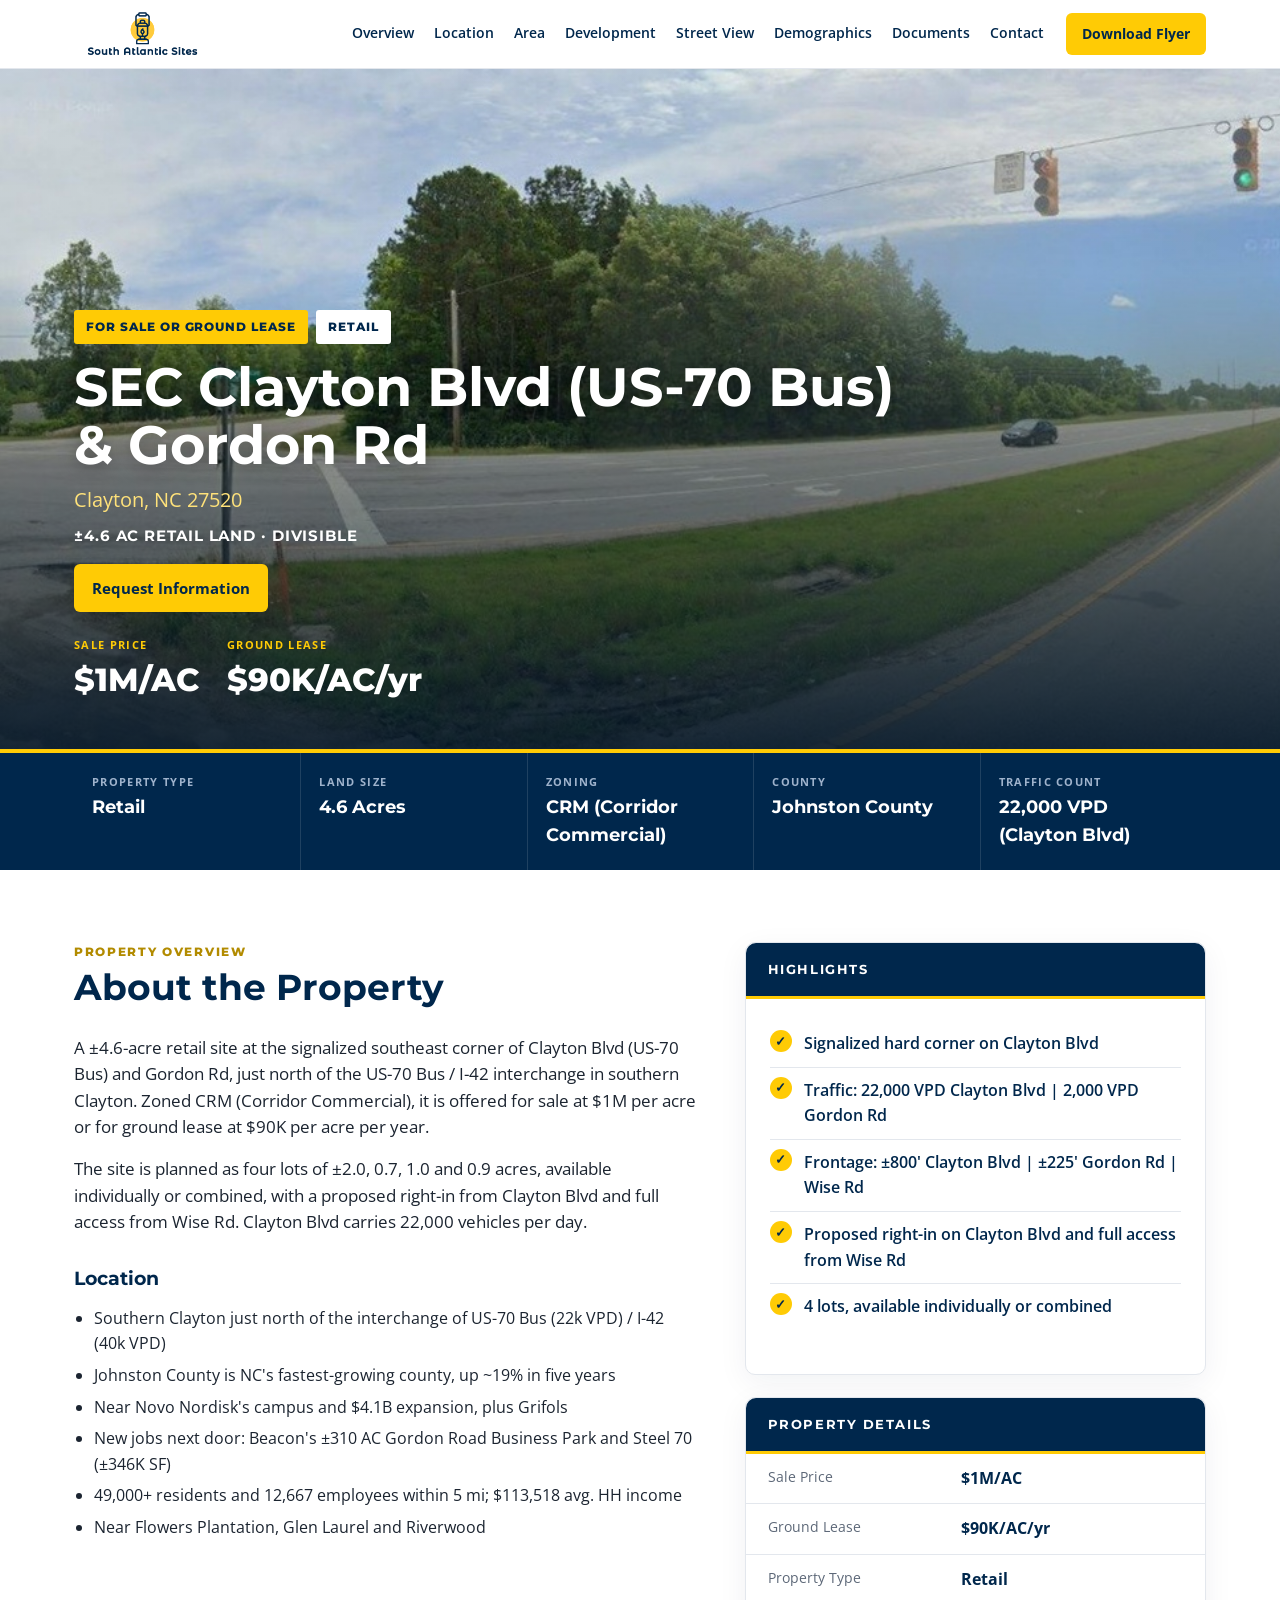
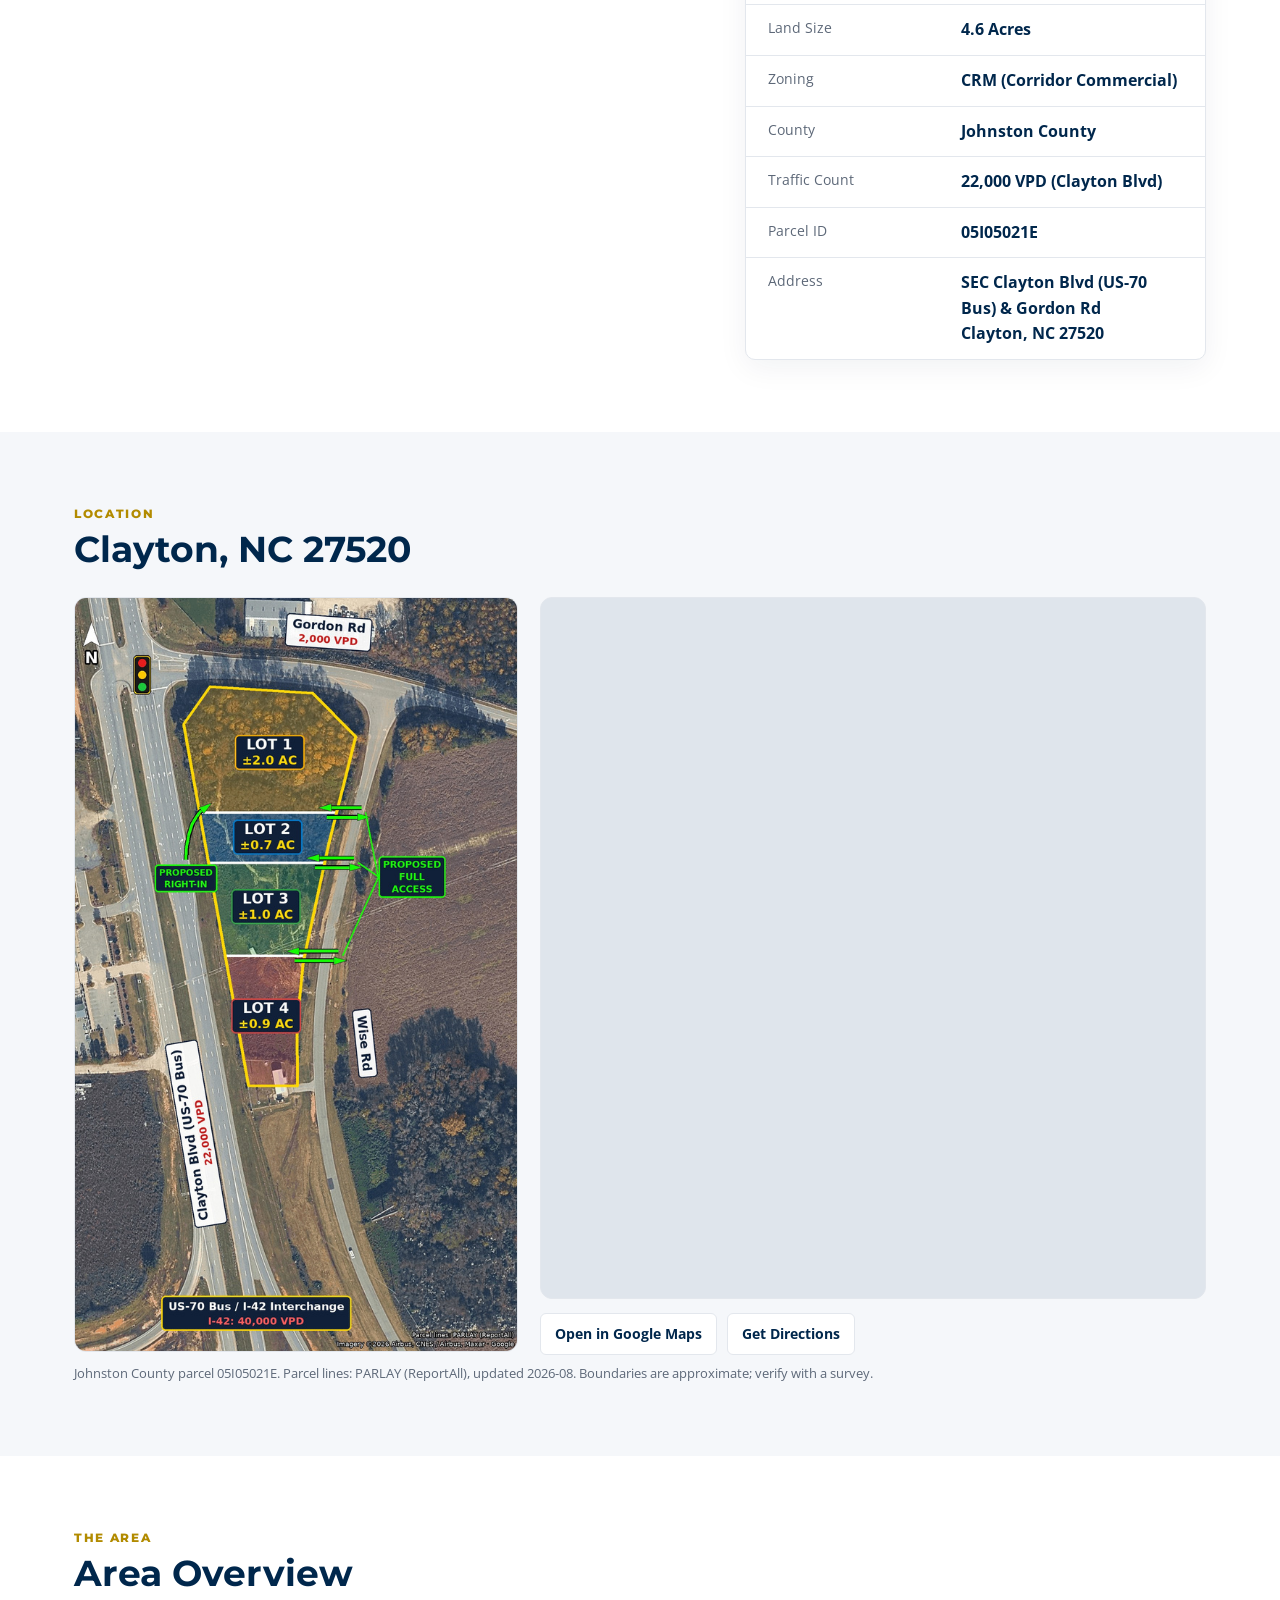
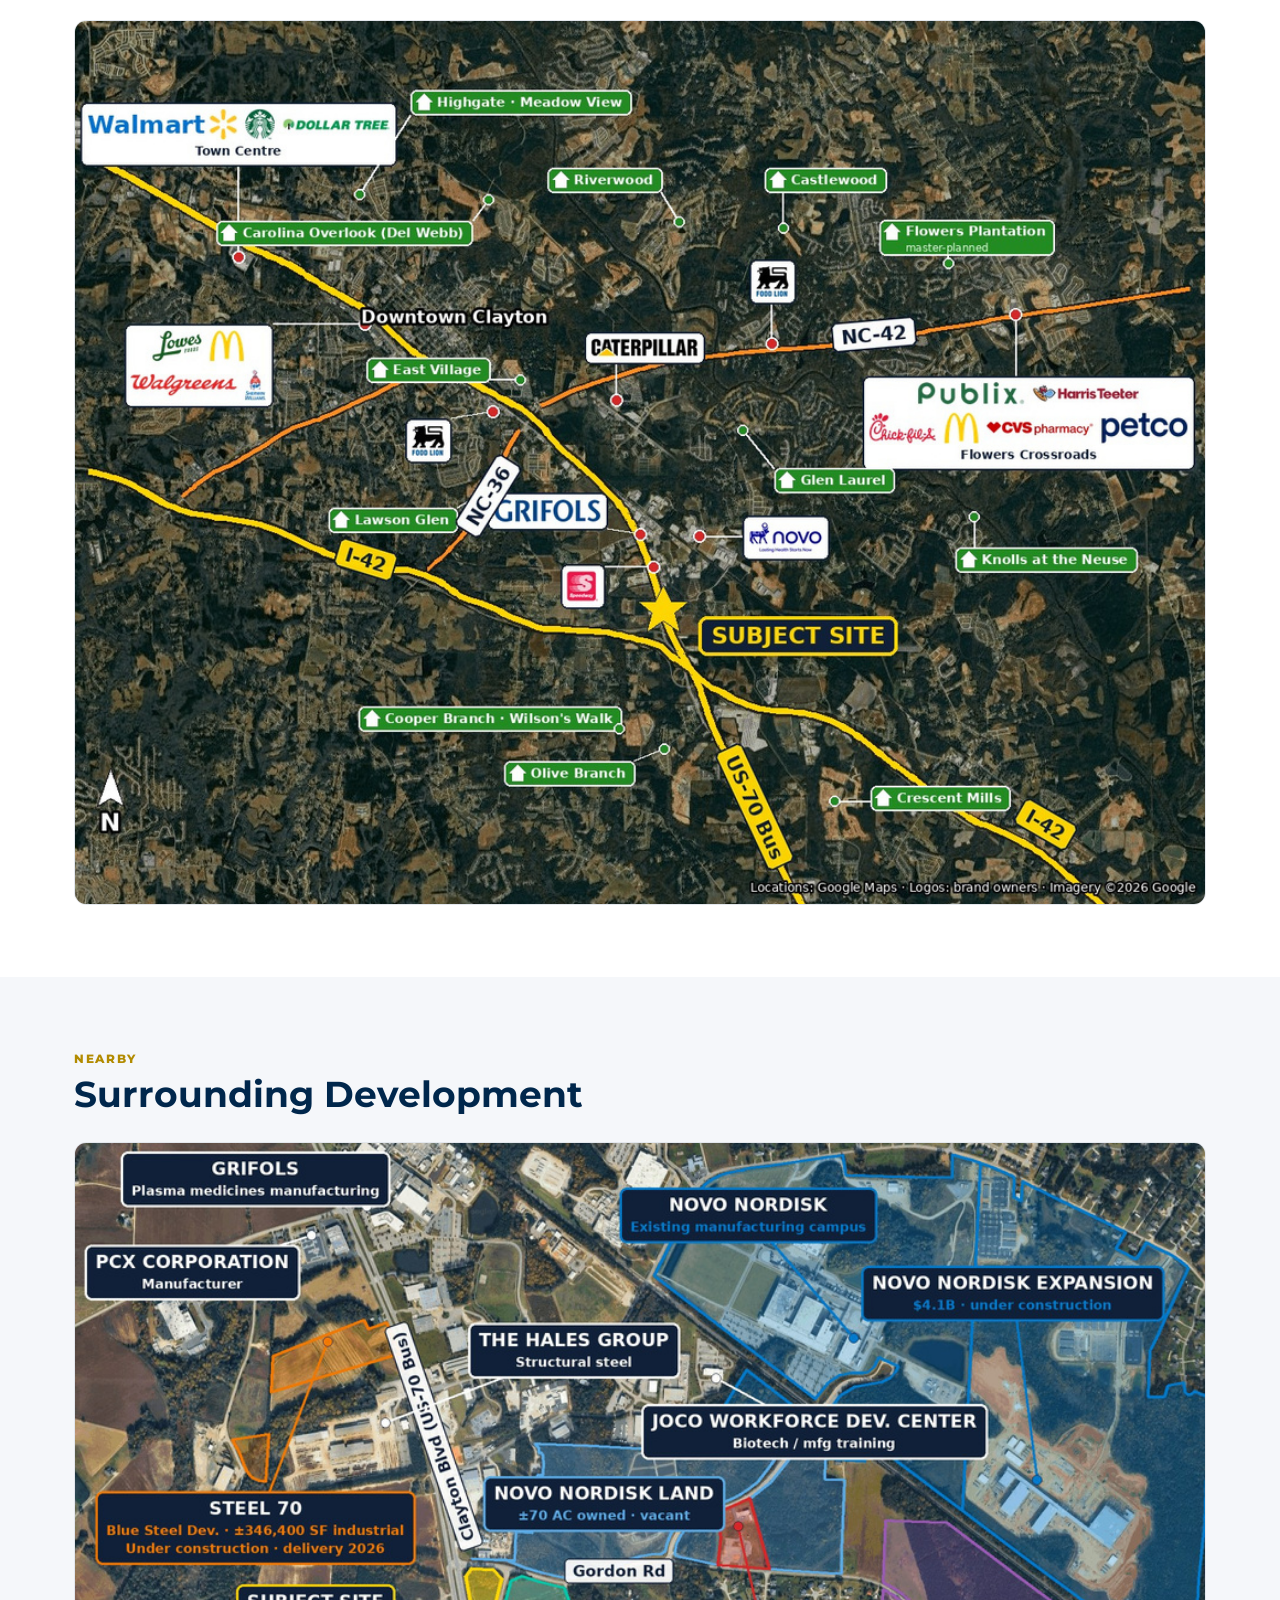
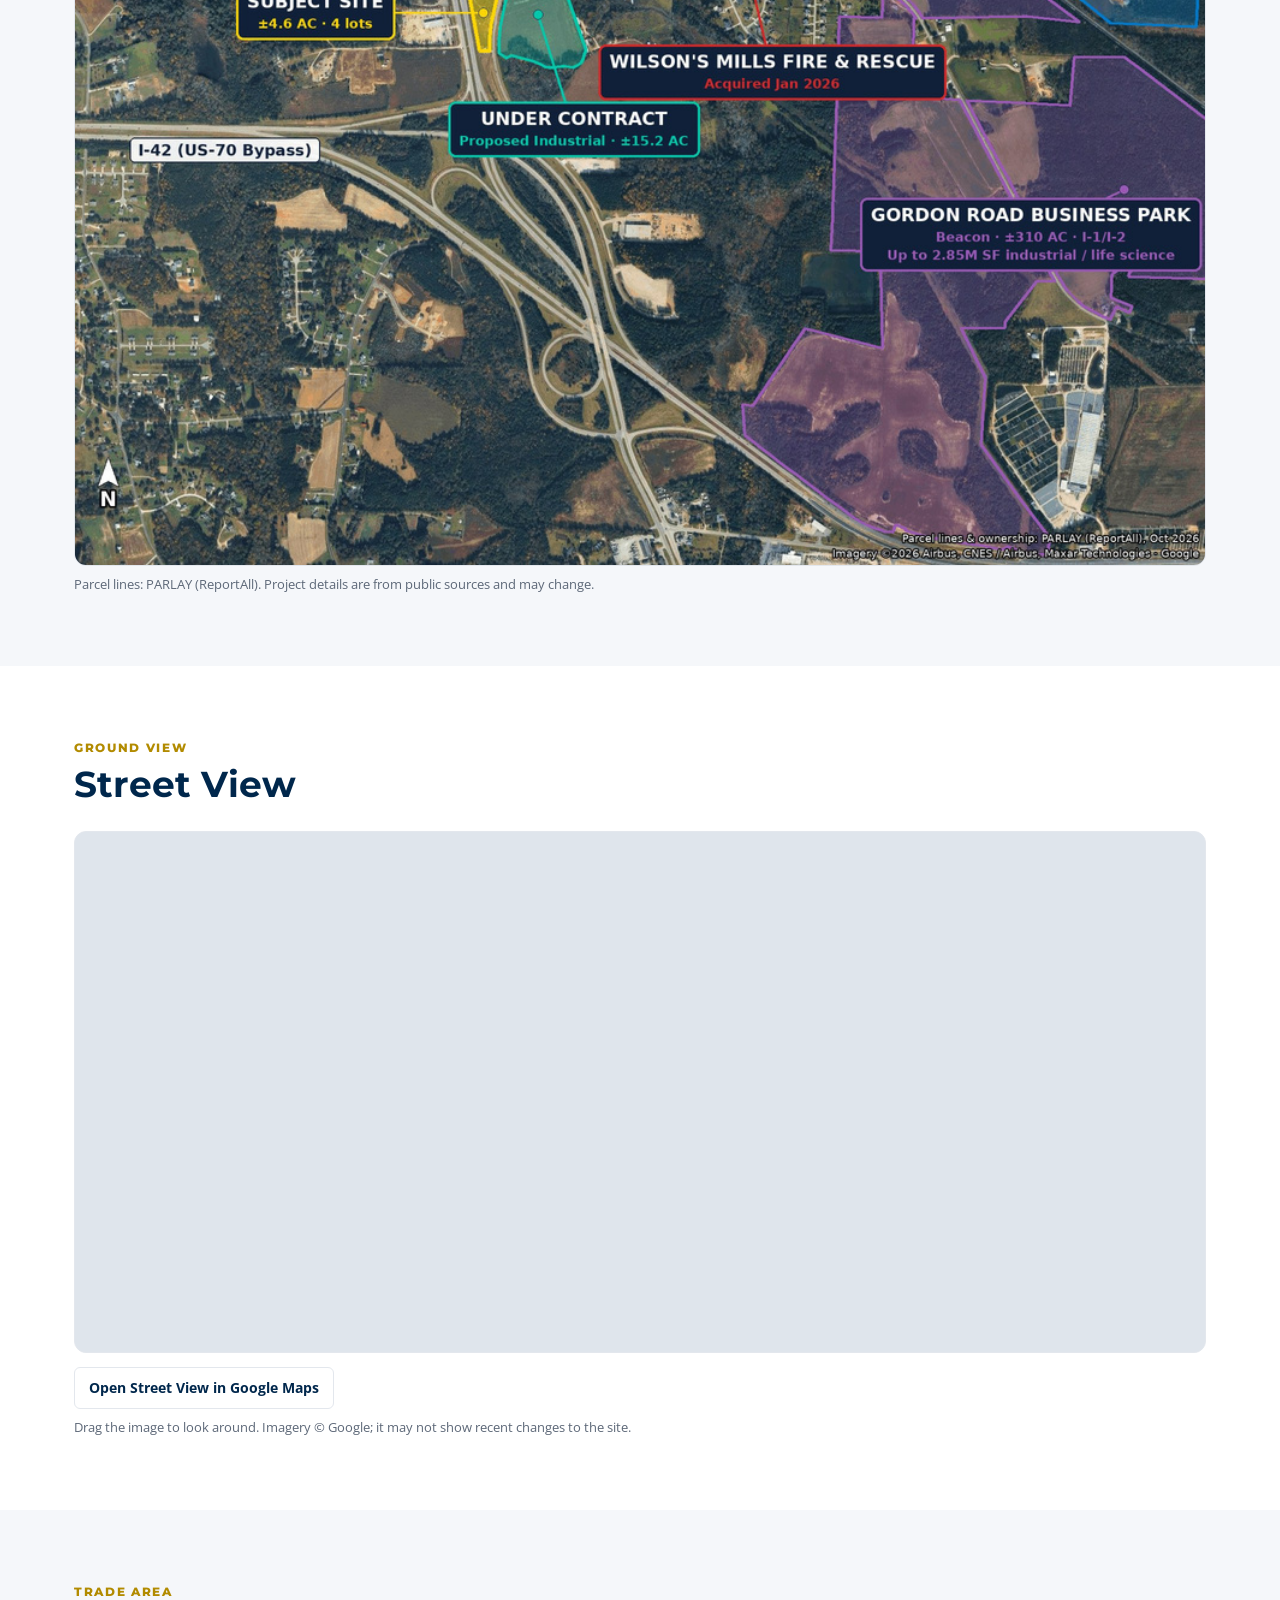
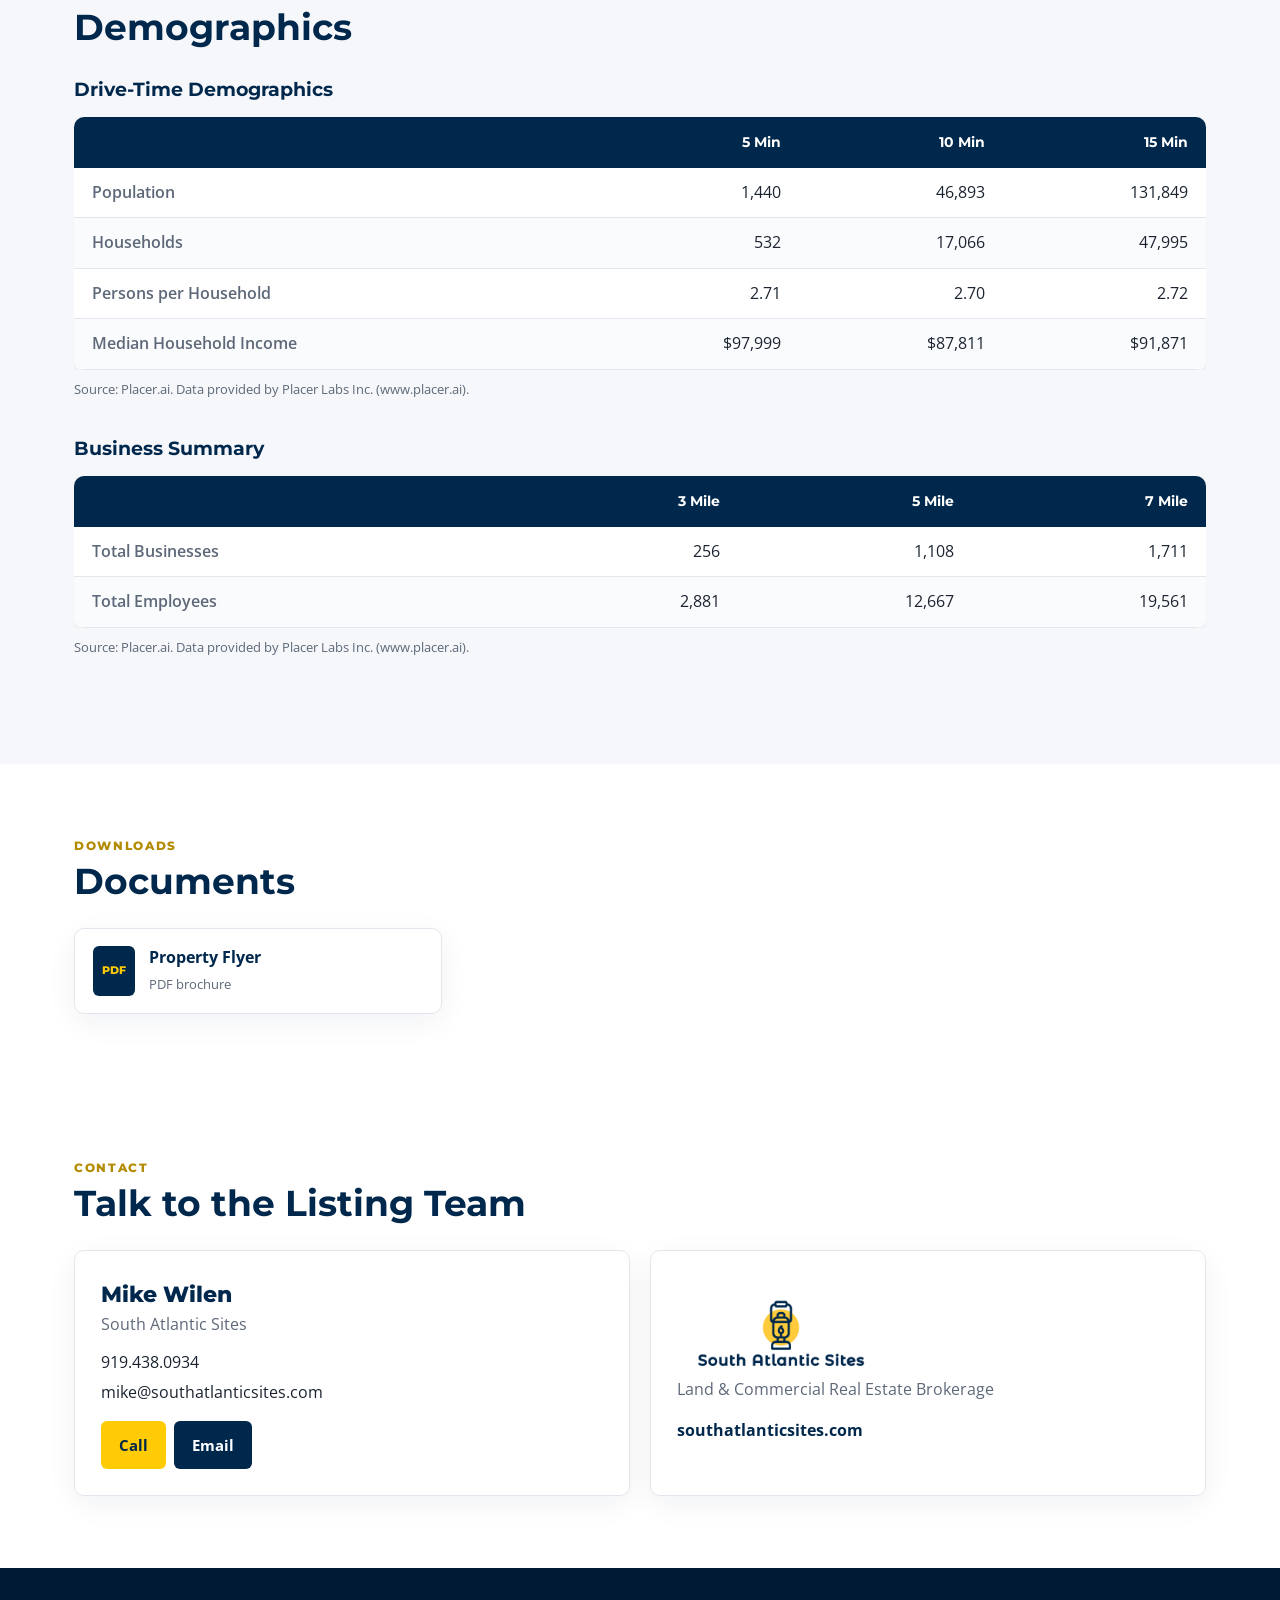
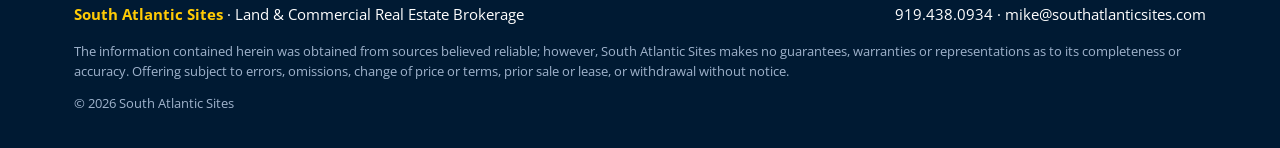
==== listings/clayton-blvd-gordon-rd-clayton/index.html @ 951bd8c1 "Publish listing: SEC Clayton Blvd (US-70 Bus) & Gordon Rd" ====
<!doctype html>
<html lang="en">
<head>
<meta charset="utf-8">
<meta name="viewport" content="width=device-width, initial-scale=1">
<title>SEC Clayton Blvd (US-70 Bus) &amp; Gordon Rd | For Sale or Ground Lease | South Atlantic Sites</title>
<meta name="description" content="For Sale or Ground Lease · Retail · SEC Clayton Blvd (US-70 Bus) &amp; Gordon Rd · Clayton, NC 27520">

<meta name="sas-build" content="20261110171842-q83c">
<meta property="og:title" content="SEC Clayton Blvd (US-70 Bus) &amp; Gordon Rd">
<meta property="og:description" content="For Sale or Ground Lease · Retail · Clayton, NC 27520">
<meta property="og:image" content="https://www.southatlanticsites.com/listings/clayton-blvd-gordon-rd-clayton/img/photo-1.jpg">
<link rel="preconnect" href="https://fonts.googleapis.com">
<link href="https://fonts.googleapis.com/css2?family=Montserrat:wght@600;700;800&family=Open+Sans:wght@400;600;700&display=swap" rel="stylesheet">
<style>

  :root { --navy:#00274C; --navy2:#0a3a6b; --gold:#FFCB05; --ink:#1b2430; --muted:#5d6878; --line:#e3e7ed; --bg:#f5f7fa; }
  * { box-sizing:border-box; }
  html { scroll-behavior:smooth; }
  body { margin:0; font-family:"Open Sans", "Segoe UI", Helvetica, Arial, sans-serif; color:var(--ink); background:#fff; line-height:1.6; }
  h1, h2, h3, .mont { font-family:Montserrat, "Segoe UI", Helvetica, Arial, sans-serif; }
  a { color:inherit; }
  img { max-width:100%; }
  .wrap { max-width:1180px; margin:0 auto; padding:0 24px; }
  section { scroll-margin-top:76px; }

  /* Top bar */
  .top { position:sticky; top:0; z-index:20; background:rgba(255,255,255,.97); border-bottom:1px solid var(--line); backdrop-filter:blur(6px); }
  .top .wrap { display:flex; align-items:center; gap:22px; height:68px; }
  .top img { height:46px; display:block; }
  .top nav { display:flex; gap:20px; margin-left:auto; overflow-x:auto; scrollbar-width:none; }
  .top nav a { text-decoration:none; font-weight:600; font-size:14px; color:var(--navy); white-space:nowrap; padding:6px 0; border-bottom:2px solid transparent; }
  .top nav a:hover { border-bottom-color:var(--gold); }
  .top .cta { background:var(--gold); color:var(--navy); font-weight:700; text-decoration:none; padding:10px 16px; border-radius:6px; font-size:14px; white-space:nowrap; }

  /* Hero */
  .hero { position:relative; min-height:min(76vh, 680px); display:flex; align-items:flex-end; color:#fff; background:var(--navy) center/cover no-repeat; }
  .hero::before { content:""; position:absolute; inset:0; background:linear-gradient(180deg, rgba(0,20,40,.05) 30%, rgba(0,20,40,.88) 100%); }
  .hero.nophoto { min-height:340px; background:linear-gradient(135deg, var(--navy), var(--navy2)); }
  .hero.nophoto::before { background:none; }
  .hero .wrap { position:relative; width:100%; padding-top:48px; padding-bottom:44px; display:flex; flex-wrap:wrap; gap:24px 40px; align-items:flex-end; justify-content:space-between; }
  .pills { display:flex; gap:8px; flex-wrap:wrap; margin-bottom:14px; }
  .pill { display:inline-block; background:var(--gold); color:var(--navy); font-family:Montserrat, sans-serif; font-weight:800; letter-spacing:.08em; text-transform:uppercase; font-size:12px; padding:7px 12px; border-radius:3px; }
  .pill.alert { background:#c62828; color:#fff; }
  .hero h1 { margin:0; font-size:clamp(30px, 5vw, 54px); line-height:1.08; max-width:820px; text-shadow:0 2px 18px rgba(0,0,0,.35); }
  .hero .sub { font-size:clamp(16px, 2vw, 20px); margin-top:10px; color:#ffe27a; }
  .prices { display:flex; gap:28px; flex-wrap:wrap; }
  .price .k { font-size:11px; letter-spacing:.12em; text-transform:uppercase; color:var(--gold); font-weight:700; }
  .price .v { font-family:Montserrat, sans-serif; font-size:clamp(22px, 3vw, 32px); font-weight:800; }
  .hero .btns { display:flex; gap:10px; margin-top:16px; flex-wrap:wrap; }
  .btn { display:inline-block; text-decoration:none; font-weight:700; padding:12px 18px; border-radius:6px; font-size:15px; border:0; cursor:pointer; font-family:inherit; }
  .btn.gold { background:var(--gold); color:var(--navy); }
  .btn.ghost { background:rgba(255,255,255,.12); color:#fff; border:1px solid rgba(255,255,255,.5); }
  .btn.navy { background:var(--navy); color:#fff; }
  .banner { background:#c62828; color:#fff; text-align:center; font-weight:700; letter-spacing:.06em; text-transform:uppercase; padding:10px; font-size:14px; }

  /* Spec strip */
  .specs { background:var(--navy); color:#fff; border-top:4px solid var(--gold); }
  .specs .wrap { display:grid; grid-template-columns:repeat(auto-fit, minmax(150px, 1fr)); }
  .spec { padding:20px 18px; border-left:1px solid rgba(255,255,255,.12); }
  .spec:first-child { border-left:0; }
  .spec .k { font-size:11px; letter-spacing:.12em; text-transform:uppercase; color:#9fb3cc; font-weight:700; }
  .spec .v { font-family:Montserrat, sans-serif; font-weight:700; font-size:18px; margin-top:2px; }

  /* Sections */
  .sec { padding:72px 0; }
  .sec.alt { background:var(--bg); }
  .eyebrow { font-family:Montserrat, sans-serif; color:#b28b00; font-weight:800; letter-spacing:.14em; text-transform:uppercase; font-size:12px; }
  h2 { font-size:clamp(26px, 3.2vw, 36px); color:var(--navy); margin:6px 0 26px; line-height:1.15; }
  .grid2 { display:grid; grid-template-columns: 1.35fr 1fr; gap:48px; align-items:start; }
  .desc p { margin:0 0 16px; font-size:16.5px; }
  .card { background:#fff; border:1px solid var(--line); border-radius:10px; box-shadow:0 8px 30px rgba(0,39,76,.06); }
  .hl { list-style:none; padding:22px 24px; margin:0 0 22px; }
  .hl li { position:relative; padding:10px 0 10px 34px; border-bottom:1px solid var(--line); font-weight:600; color:var(--navy); }
  .hl li:last-child { border-bottom:0; }
  .hl li::before { content:"✓"; position:absolute; left:0; top:9px; width:22px; height:22px; border-radius:50%; background:var(--gold); color:var(--navy); font-size:13px; font-weight:800; display:flex; align-items:center; justify-content:center; }
  table.facts { width:100%; border-collapse:collapse; }
  table.facts td { padding:12px 22px; border-bottom:1px solid var(--line); vertical-align:top; }
  table.facts tr:last-child td { border-bottom:0; }
  table.facts td.k { color:var(--muted); font-size:14px; width:42%; }
  table.facts td.v { font-weight:700; color:var(--navy); }
  .card h3 { margin:0; padding:16px 22px; font-size:13px; letter-spacing:.12em; text-transform:uppercase; color:#fff; background:var(--navy); border-radius:10px 10px 0 0; border-bottom:3px solid var(--gold); }

  .suites { display:grid; grid-template-columns:repeat(auto-fit, minmax(240px, 1fr)); gap:20px; }
  .suite { padding:22px; border-top:4px solid var(--gold); }
  .suite .n { font-family:Montserrat, sans-serif; font-weight:800; color:var(--navy); font-size:20px; }
  .suite .sz { font-size:28px; font-weight:800; font-family:Montserrat, sans-serif; margin:6px 0 2px; }
  .suite .rt { color:#b28b00; font-weight:700; }
  .suite p { color:var(--muted); margin:10px 0 0; font-size:14.5px; }

  .mapbox { position:relative; border-radius:12px; overflow:hidden; border:1px solid var(--line); background:#dfe5ec; }
  .mapbox iframe { display:block; width:100%; height:min(62vh, 520px); border:0; }
  .maplinks { display:flex; gap:10px; flex-wrap:wrap; margin-top:14px; }
  .maplinks a { text-decoration:none; font-weight:700; font-size:14px; color:var(--navy); border:1px solid var(--line); background:#fff; padding:9px 14px; border-radius:6px; }
  .maplinks a:hover { border-color:var(--navy); }
  .note { color:var(--muted); font-size:13px; margin-top:8px; }
  .hero .tag { font-family:Montserrat, sans-serif; font-weight:700; text-transform:uppercase; letter-spacing:.06em; margin-top:8px; font-size:15px; }
  .lp { margin:0; padding-left:20px; } .lp li { margin:6px 0; }
  .locgrid { display:grid; grid-template-columns:minmax(0, .8fr) minmax(0, 1.2fr); gap:22px; align-items:start; }
  .mapimg { display:block; border-radius:12px; overflow:hidden; border:1px solid var(--line); background:#dfe5ec; }
  .mapimg img { display:block; width:100%; height:auto; }
  .locgrid .mapbox iframe { height:min(78vh, 700px); }

  .dtable { width:100%; border-collapse:collapse; background:#fff; border-radius:10px; overflow:hidden; box-shadow:0 8px 30px rgba(0,39,76,.06); }
  .dtable th { background:var(--navy); color:#fff; text-align:right; padding:14px 18px; font-family:Montserrat, sans-serif; font-size:14px; }
  .dtable th:first-child { text-align:left; }
  .dtable td { padding:12px 18px; border-bottom:1px solid var(--line); text-align:right; font-variant-numeric:tabular-nums; }
  .dtable td:first-child { text-align:left; color:var(--muted); font-weight:600; }
  .dtable tr:nth-child(even) td { background:#fafbfd; }
  .tblwrap { overflow-x:auto; margin-bottom:10px; }
  .tsrc { font-size:12.5px; color:var(--muted); margin:0 0 34px; }
  h3.tt { color:var(--navy); margin:0 0 12px; font-size:19px; }

  .viewer { position:relative; border-radius:12px; overflow:hidden; background:#0b1a2b; }
  .viewer img { display:block; width:100%; height:min(64vh, 580px); object-fit:contain; background:#0b1a2b; cursor:zoom-in; }
  .viewer .arrow { position:absolute; top:50%; transform:translateY(-50%); width:48px; height:48px; border-radius:50%; border:0; background:rgba(255,255,255,.9); color:var(--navy); font-size:26px; cursor:pointer; box-shadow:0 4px 16px rgba(0,0,0,.25); }
  .viewer .prev { left:16px; } .viewer .next { right:16px; }
  .viewer .cap { position:absolute; left:0; right:0; bottom:0; padding:28px 20px 14px; color:#fff; background:linear-gradient(transparent, rgba(0,0,0,.7)); display:flex; justify-content:space-between; gap:16px; font-size:14.5px; }
  .thumbs { display:flex; gap:10px; overflow-x:auto; padding:12px 0 4px; }
  .thumbs button { flex:none; width:120px; height:80px; padding:0; border:3px solid transparent; border-radius:6px; overflow:hidden; cursor:pointer; background:#ddd; }
  .thumbs button.on { border-color:var(--gold); }
  .thumbs img { width:100%; height:100%; object-fit:cover; display:block; }
  .lb { position:fixed; inset:0; z-index:50; background:rgba(0,10,20,.95); display:none; align-items:center; justify-content:center; }
  .lb.open { display:flex; }
  .lb img { max-width:94vw; max-height:90vh; }
  .lb button { position:absolute; top:12px; right:16px; background:none; border:0; color:#fff; font-size:40px; cursor:pointer; }

  .docs { display:grid; grid-template-columns:repeat(auto-fill, minmax(280px, 1fr)); gap:14px; }
  .doc { display:flex; gap:14px; align-items:center; padding:16px 18px; text-decoration:none; }
  .doc .ic { flex:none; width:42px; height:50px; border-radius:6px; background:var(--navy); color:var(--gold); font-weight:800; font-size:11px; display:flex; align-items:center; justify-content:center; font-family:Montserrat, sans-serif; }
  .doc .n { font-weight:700; color:var(--navy); word-break:break-word; }
  .doc .s { font-size:12.5px; color:var(--muted); }
  .doc:hover { border-color:var(--navy); }

  .room { background:linear-gradient(135deg, var(--navy), #021a33); color:#fff; }
  .room h2 { color:#fff; }
  .room .grid2 { grid-template-columns:1fr 1.1fr; }
  .room .inside { list-style:none; padding:0; margin:18px 0 0; }
  .room .inside li { display:flex; justify-content:space-between; padding:12px 0; border-bottom:1px solid rgba(255,255,255,.14); }
  .room .inside b { color:var(--gold); }
  .rbox { background:#fff; color:var(--ink); border-radius:12px; padding:26px; }
  .rbox h3 { margin:0 0 4px; color:var(--navy); font-size:20px; }
  .rbox label { display:block; font-size:13px; font-weight:700; color:var(--muted); margin:12px 0 4px; }
  .rbox input, .rbox select { width:100%; padding:11px 12px; border:1px solid #cdd5df; border-radius:6px; font:inherit; }
  .rbox .row { display:grid; grid-template-columns:1fr 1fr; gap:12px; }
  .terms { max-height:150px; overflow:auto; font-size:13px; color:var(--muted); background:var(--bg); border:1px solid var(--line); border-radius:6px; padding:12px; margin-top:14px; white-space:pre-wrap; }
  .agree { display:flex; gap:10px; align-items:flex-start; margin:12px 0 16px; font-size:14px; }
  .agree input { width:auto; margin-top:4px; }
  .rmsg { margin-top:10px; font-size:14px; color:#c62828; }
  .rtabs { display:flex; flex-wrap:wrap; gap:8px; margin-bottom:14px; }
  .rtabs button { border:1px solid var(--line); background:#fff; padding:8px 12px; border-radius:20px; cursor:pointer; font-weight:600; color:var(--navy); font-family:inherit; }
  .rtabs button.on { background:var(--navy); color:#fff; border-color:var(--navy); }
  .rlist a { display:flex; justify-content:space-between; gap:12px; padding:12px 4px; border-bottom:1px solid var(--line); text-decoration:none; color:var(--navy); font-weight:600; }
  .rlist a span { color:var(--muted); font-weight:400; font-size:13px; white-space:nowrap; }
  .rlist a:hover { background:var(--bg); }

  .brokers { display:grid; grid-template-columns:repeat(auto-fit, minmax(260px, 1fr)); gap:20px; }
  .broker { padding:26px; }
  .broker .nm { font-family:Montserrat, sans-serif; font-weight:800; font-size:22px; color:var(--navy); }
  .broker .co { color:var(--muted); margin-bottom:12px; }
  .broker a.l { display:block; text-decoration:none; margin:4px 0; }
  .broker a.l:hover { text-decoration:underline; }
  .broker .b2 { display:flex; gap:8px; margin-top:16px; }
  footer { background:#001a33; color:#9fb3cc; font-size:12.5px; }
  footer .wrap { padding-top:34px; padding-bottom:34px; }
  footer .f1 { display:flex; flex-wrap:wrap; justify-content:space-between; gap:12px; color:#fff; font-size:15px; margin-bottom:16px; }
  footer .f1 b { color:var(--gold); }
  footer a { text-decoration:none; }

  @media (max-width:900px) {
    .top nav { display:none; }
    .grid2, .room .grid2, .locgrid { grid-template-columns:1fr; gap:30px; }
    .sec { padding:52px 0; }
    .rbox .row { grid-template-columns:1fr; }
    .top img { height:38px; }
    .viewer img { height:auto; max-height:70vh; }
    .viewer .arrow { width:40px; height:40px; font-size:22px; }
  }
  [hidden] { display:none !important; }
  /* Deal room (after registering) */
  .room-meta { margin-top:18px; color:#9fb3cc; font-size:14px; }
  .room-app { scroll-margin-top:84px; background:#fff; color:var(--ink); border-radius:14px; overflow:hidden; box-shadow:0 20px 60px rgba(0,0,0,.35); }
  .ra-head { display:flex; flex-wrap:wrap; gap:16px 24px; align-items:center; justify-content:space-between; padding:22px 26px; background:linear-gradient(135deg, #00274C, #0a3a6b); color:#fff; border-bottom:4px solid var(--gold); }
  .ra-k { font-family:Montserrat, sans-serif; font-weight:800; letter-spacing:.12em; text-transform:uppercase; font-size:11px; color:var(--gold); }
  .ra-t { font-family:Montserrat, sans-serif; font-weight:800; font-size:24px; line-height:1.2; margin:4px 0; }
  .ra-s { color:#c9d4e2; font-size:13.5px; }
  .ra-s a { color:#c9d4e2; }
  .ra-tools { display:flex; gap:10px; flex-wrap:wrap; }
  .ra-tools input { padding:10px 14px; border-radius:8px; border:0; font:inherit; min-width:220px; }
  .ra-btn { border:1px solid var(--line); background:#fff; color:var(--navy); font:inherit; font-weight:700; font-size:13.5px; padding:8px 14px; border-radius:7px; cursor:pointer; white-space:nowrap; }
  .ra-btn:hover { border-color:var(--navy); }
  .ra-btn.gold { background:var(--gold); border-color:var(--gold); }
  .ra-btn.ghost { padding:8px 10px; }
  .ra-btn:disabled { opacity:.6; cursor:wait; }
  .ra-welcome { padding:16px 26px; background:#fffbea; border-bottom:1px solid #f3e3a1; color:#4a3b00; font-size:15px; }
  .ra-body { display:grid; grid-template-columns:250px 1fr; min-height:420px; }
  .ra-folders { background:var(--bg); border-right:1px solid var(--line); padding:14px 10px; display:flex; flex-direction:column; gap:2px; }
  .ra-folders button { display:flex; justify-content:space-between; gap:8px; align-items:center; text-align:left; border:0; background:none; padding:10px 12px; border-radius:7px; font:inherit; font-weight:600; color:var(--navy); cursor:pointer; }
  .ra-folders button:hover { background:#e9eef4; }
  .ra-folders button.on { background:var(--navy); color:#fff; }
  .ra-folders button b { font-size:12px; background:rgba(0,39,76,.08); border-radius:10px; padding:1px 8px; }
  .ra-folders button.on b { background:var(--gold); color:var(--navy); }
  .ra-contact { margin-top:auto; padding:16px 12px 4px; border-top:1px solid var(--line); font-size:13.5px; display:flex; flex-direction:column; gap:2px; }
  .ra-contact a { color:var(--navy); text-decoration:none; }
  .ra-k2 { font-size:11px; font-weight:700; text-transform:uppercase; letter-spacing:.08em; color:var(--muted); margin-bottom:4px; }
  .ra-list { padding:8px 22px 22px; }
  .ra-group { margin-top:14px; }
  .ra-gh { display:flex; justify-content:space-between; align-items:center; padding:8px 0; border-bottom:2px solid var(--gold); margin-bottom:4px; font-family:Montserrat, sans-serif; font-weight:800; color:var(--navy); }
  .ra-gh i { font-style:normal; font-family:"Open Sans", sans-serif; font-weight:600; font-size:12px; color:var(--muted); margin-left:6px; }
  .ra-link { border:0; background:none; color:#b28b00; font:inherit; font-weight:700; font-size:13px; cursor:pointer; }
  .ra-doc { display:grid; grid-template-columns:46px 1fr auto auto; gap:14px; align-items:center; padding:12px 6px; border-bottom:1px solid var(--line); }
  .ra-doc:hover { background:#fafbfd; }
  .ra-ic { display:flex; align-items:center; justify-content:center; width:46px; height:54px; border-radius:6px; background:#5d6878; color:#fff; font-family:Montserrat, sans-serif; font-weight:800; font-size:11px; }
  .ra-ic.pdf { background:#c62828; } .ra-ic.img { background:#2e7d32; } .ra-ic.big { width:70px; height:84px; font-size:15px; margin:0 auto 10px; }
  .ra-name { border:0; background:none; text-align:left; font:inherit; color:var(--navy); cursor:pointer; padding:0; min-width:0; }
  .ra-name b { font-size:15.5px; }
  .ra-name:hover b { text-decoration:underline; }
  .ra-desc { display:block; color:var(--muted); font-size:13.5px; margin-top:2px; }
  .ra-badge { display:inline-block; margin-left:8px; font-size:10.5px; font-weight:800; letter-spacing:.06em; text-transform:uppercase; padding:2px 7px; border-radius:4px; vertical-align:2px; }
  .ra-badge.new { background:var(--gold); color:var(--navy); } .ra-badge.upd { background:#e3f0ff; color:#0a3a6b; }
  .ra-info { color:var(--muted); font-size:12.5px; text-align:right; white-space:nowrap; }
  .ra-acts { display:flex; gap:6px; }
  .ra-empty { padding:40px; text-align:center; color:var(--muted); }
  .rv { position:fixed; inset:0; z-index:80; background:rgba(0,12,24,.92); display:none; flex-direction:column; }
  .rv.open { display:flex; }
  .rv-bar { display:flex; align-items:center; gap:10px; padding:12px 18px; background:#00274C; color:#fff; border-bottom:3px solid var(--gold); }
  .rv-t { flex:1; min-width:0; } .rv-t b { display:block; font-family:Montserrat, sans-serif; font-size:16px; white-space:nowrap; overflow:hidden; text-overflow:ellipsis; }
  .rv-t span { color:#c9d4e2; font-size:13px; white-space:nowrap; overflow:hidden; text-overflow:ellipsis; display:block; }
  .rv-n { color:#c9d4e2; font-size:13px; white-space:nowrap; }
  .rv-b { border:0; background:rgba(255,255,255,.12); color:#fff; font:inherit; font-weight:700; font-size:16px; min-width:40px; height:38px; border-radius:7px; cursor:pointer; }
  .rv-b:disabled { opacity:.3; cursor:default; } .rv-b.dl { background:var(--gold); color:var(--navy); font-size:14px; padding:0 14px; }
  .rv-body { flex:1; min-height:0; display:flex; align-items:center; justify-content:center; padding:14px; }
  .rv-body iframe { width:100%; height:100%; border:0; background:#fff; border-radius:6px; }
  .rv-body img { max-width:100%; max-height:100%; border-radius:6px; }
  .rv-none { background:#fff; color:var(--ink); border-radius:12px; padding:34px 40px; text-align:center; }
  body.room-only > :not(section#dealroom):not(script):not(style):not(.rv) { display:none !important; }
  body.room-only section#dealroom { padding:20px 0; min-height:100vh; }
  @media (max-width:900px) {
    .ra-body { grid-template-columns:1fr; }
    .ra-folders { flex-direction:row; overflow-x:auto; border-right:0; border-bottom:1px solid var(--line); }
    .ra-folders button { white-space:nowrap; }
    .ra-contact { display:none; }
    .ra-doc { grid-template-columns:40px 1fr auto; }
    .ra-info { display:none; }
    .ra-list { padding:4px 12px 16px; }
    .ra-tools input { min-width:0; flex:1; }
  }
  @media print { .top, .lb, .viewer .arrow, .rbox { display:none !important; } }
</style>
</head>
<body>

<header class="top">
  <div class="wrap">
    <a href="https://southatlanticsites.com" target="_blank" rel="noopener"><img src="img/logo.png" alt="South Atlantic Sites"></a>
    <nav><a href="#overview">Overview</a><a href="#location">Location</a><a href="#area">Area</a><a href="#development">Development</a><a href="#street">Street View</a><a href="#demographics">Demographics</a><a href="#documents">Documents</a><a href="#contact">Contact</a></nav>
    <a class="cta" href="clayton-blvd-gordon-rd-clayton-flyer.pdf" target="_blank" rel="noopener">Download Flyer</a>
  </div>
</header>



<div class="hero" style="background-image:url('img/photo-1.jpg')">
  <div class="wrap">
    <div>
      <div class="pills"><span class="pill">For Sale or Ground Lease</span><span class="pill" style="background:#fff">Retail</span></div>
      <h1>SEC Clayton Blvd (US-70 Bus) &amp; Gordon Rd</h1>
      <div class="sub">Clayton, NC 27520</div>
      <div class="tag">±4.6 AC Retail Land · Divisible</div>
      <div class="btns">
        <a class="btn gold" href="#contact">Request Information</a>
        
      </div>
    </div>
    <div class="prices"><div class="price"><div class="k">Sale Price</div><div class="v">$1M/AC</div></div><div class="price"><div class="k">Ground Lease</div><div class="v">$90K/AC/yr</div></div></div>
  </div>
</div>

<div class="specs"><div class="wrap"><div class="spec"><div class="k">Property Type</div><div class="v">Retail</div></div><div class="spec"><div class="k">Land Size</div><div class="v">4.6 Acres</div></div><div class="spec"><div class="k">Zoning</div><div class="v">CRM (Corridor Commercial)</div></div><div class="spec"><div class="k">County</div><div class="v">Johnston County</div></div><div class="spec"><div class="k">Traffic Count</div><div class="v">22,000 VPD (Clayton Blvd)</div></div></div></div>

<section id="overview" class="sec">
  <div class="wrap grid2">
    <div>
      <div class="eyebrow">Property Overview</div>
      <h2>About the Property</h2>
      <div class="desc"><p>A ±4.6-acre retail site at the signalized southeast corner of Clayton Blvd (US-70 Bus) and Gordon Rd, just north of the US-70 Bus / I-42 interchange in southern Clayton. Zoned CRM (Corridor Commercial), it is offered for sale at $1M per acre or for ground lease at $90K per acre per year.</p><p>The site is planned as four lots of ±2.0, 0.7, 1.0 and 0.9 acres, available individually or combined, with a proposed right-in from Clayton Blvd and full access from Wise Rd. Clayton Blvd carries 22,000 vehicles per day.</p></div>
      <h3 class="tt" style="margin-top:28px">Location</h3><ul class="lp"><li>Southern Clayton just north of the interchange of US-70 Bus (22k VPD) / I-42 (40k VPD)</li><li>Johnston County is NC&#39;s fastest-growing county, up ~19% in five years</li><li>Near Novo Nordisk&#39;s campus and $4.1B expansion, plus Grifols</li><li>New jobs next door: Beacon&#39;s ±310 AC Gordon Road Business Park and Steel 70 (±346K SF)</li><li>49,000+ residents and 12,667 employees within 5 mi; $113,518 avg. HH income</li><li>Near Flowers Plantation, Glen Laurel and Riverwood</li></ul>
    </div>
    <div>
      <div class="card"><h3>Highlights</h3><ul class="hl"><li>Signalized hard corner on Clayton Blvd</li><li>Traffic: 22,000 VPD Clayton Blvd | 2,000 VPD Gordon Rd</li><li>Frontage: ±800&#39; Clayton Blvd | ±225&#39; Gordon Rd | Wise Rd</li><li>Proposed right-in on Clayton Blvd and full access from Wise Rd</li><li>4 lots, available individually or combined</li></ul></div><div style="height:22px"></div>
      <div class="card"><h3>Property Details</h3><table class="facts"><tr><td class="k">Sale Price</td><td class="v">$1M/AC</td></tr><tr><td class="k">Ground Lease</td><td class="v">$90K/AC/yr</td></tr><tr><td class="k">Property Type</td><td class="v">Retail</td></tr><tr><td class="k">Land Size</td><td class="v">4.6 Acres</td></tr><tr><td class="k">Zoning</td><td class="v">CRM (Corridor Commercial)</td></tr><tr><td class="k">County</td><td class="v">Johnston County</td></tr><tr><td class="k">Traffic Count</td><td class="v">22,000 VPD (Clayton Blvd)</td></tr><tr><td class="k">Parcel ID</td><td class="v">05I05021E</td></tr>
      <tr><td class="k">Address</td><td class="v">SEC Clayton Blvd (US-70 Bus) &amp; Gordon Rd<br>Clayton, NC 27520</td></tr></table></div>
    </div>
  </div>
</section>
<section id="location" class="sec alt"><div class="wrap">
  <div class="eyebrow">Location</div><h2>Clayton, NC 27520</h2>
  <div class="locgrid">
    <a class="mapimg" href="img/map-site.jpg" target="_blank" rel="noopener"><img src="img/map-site.jpg" alt="Aerial of the property with its parcel lines"></a>
    <div><div class="mapbox"><iframe src="https://maps.google.com/maps?q=35.607335%2C-78.415473&amp;t=k&amp;z=17&amp;ie=UTF8&amp;output=embed" title="Satellite map of the property" loading="lazy" referrerpolicy="no-referrer-when-downgrade" allowfullscreen></iframe></div>
    <div class="maplinks"><a href="https://www.google.com/maps/search/?api=1&amp;query=35.607335%2C-78.415473" target="_blank" rel="noopener">Open in Google Maps</a><a href="https://www.google.com/maps/dir/?api=1&amp;destination=35.607335%2C-78.415473" target="_blank" rel="noopener">Get Directions</a></div></div>
  </div>
  <div class="note">Johnston County parcel 05I05021E. Parcel lines: PARLAY (ReportAll), updated 2026-08. Boundaries are approximate; verify with a survey.</div>
</div></section>
<section id="area" class="sec"><div class="wrap">
  <div class="eyebrow">The Area</div><h2>Area Overview</h2>
  <a class="mapimg" href="img/map-area.jpg" target="_blank" rel="noopener"><img src="img/map-area.jpg" alt="Area map with nearby employers, retail and neighborhoods"></a>
</div></section>
<section id="development" class="sec alt"><div class="wrap">
  <div class="eyebrow">Nearby</div><h2>Surrounding Development</h2>
  <a class="mapimg" href="img/map-dev.jpg" target="_blank" rel="noopener"><img src="img/map-dev.jpg" alt="Map of surrounding development"></a>
  <div class="note">Parcel lines: PARLAY (ReportAll). Project details are from public sources and may change.</div>
</div></section>
<section id="street" class="sec"><div class="wrap">
  <div class="eyebrow">Ground View</div><h2>Street View</h2>
  <div class="mapbox"><iframe src="https://maps.google.com/maps?layer=c&amp;cbll=35.60905,-78.4164&amp;cbp=11,140,0,0,0&amp;source=embed&amp;output=svembed" title="Google Street View of the property" loading="lazy" referrerpolicy="no-referrer-when-downgrade" allowfullscreen></iframe></div>
  <div class="maplinks"><a href="https://www.google.com/maps/@?api=1&amp;map_action=pano&amp;viewpoint=35.60905,-78.4164&amp;heading=140" target="_blank" rel="noopener">Open Street View in Google Maps</a></div>
  <div class="note">Drag the image to look around. Imagery © Google; it may not show recent changes to the site.</div>
</div></section>
<section id="demographics" class="sec alt"><div class="wrap">
  <div class="eyebrow">Trade Area</div><h2>Demographics</h2>
  <h3 class="tt">Drive-Time Demographics</h3><div class="tblwrap"><table class="dtable"><thead><tr><th></th><th>5 Min</th><th>10 Min</th><th>15 Min</th></tr></thead><tbody><tr><td>Population</td><td>1,440</td><td>46,893</td><td>131,849</td></tr><tr><td>Households</td><td>532</td><td>17,066</td><td>47,995</td></tr><tr><td>Persons per Household</td><td>2.71</td><td>2.70</td><td>2.72</td></tr><tr><td>Median Household Income</td><td>$97,999</td><td>$87,811</td><td>$91,871</td></tr></tbody></table></div>
  <p class="tsrc">Source: Placer.ai. Data provided by Placer Labs Inc. (www.placer.ai).</p><h3 class="tt">Business Summary</h3><div class="tblwrap"><table class="dtable"><thead><tr><th></th><th>3 Mile</th><th>5 Mile</th><th>7 Mile</th></tr></thead><tbody><tr><td>Total Businesses</td><td>256</td><td>1,108</td><td>1,711</td></tr><tr><td>Total Employees</td><td>2,881</td><td>12,667</td><td>19,561</td></tr></tbody></table></div>
  <p class="tsrc">Source: Placer.ai. Data provided by Placer Labs Inc. (www.placer.ai).</p>
</div></section>
<section id="documents" class="sec"><div class="wrap">
  <div class="eyebrow">Downloads</div><h2>Documents</h2>
  <div class="docs">
    <a class="card doc" href="clayton-blvd-gordon-rd-clayton-flyer.pdf" target="_blank" rel="noopener"><span class="ic">PDF</span><span><span class="n">Property Flyer</span><br><span class="s">PDF brochure</span></span></a>
    
  </div>
</div></section>



















<section id="contact" class="sec"><div class="wrap">
  <div class="eyebrow">Contact</div><h2>Talk to the Listing Team</h2>
  <div class="brokers"><div class="card broker"><div class="nm">Mike Wilen</div><div class="co">South Atlantic Sites</div>
      <a class="l" href="tel:9194380934">919.438.0934</a>
      <a class="l" href="mailto:mike@southatlanticsites.com?subject=Inquiry%3A%20SEC%20Clayton%20Blvd%20(US-70%20Bus)%20%26%20Gordon%20Rd">mike@southatlanticsites.com</a>
      <div class="b2"><a class="btn gold" href="tel:9194380934">Call</a><a class="btn navy" href="mailto:mike@southatlanticsites.com?subject=Inquiry%3A%20SEC%20Clayton%20Blvd%20(US-70%20Bus)%20%26%20Gordon%20Rd">Email</a></div></div>
    <div class="card broker" style="display:flex;flex-direction:column;justify-content:center;align-items:flex-start">
      <img src="img/logo.png" alt="South Atlantic Sites" style="height:70px">
      <div class="co" style="margin-top:8px">Land &amp; Commercial Real Estate Brokerage</div>
      <a class="l" href="https://southatlanticsites.com" target="_blank" rel="noopener" style="font-weight:700;color:var(--navy)">southatlanticsites.com</a>
    </div>
  </div>
</div></section>

<footer><div class="wrap">
  <div class="f1"><div><b>South Atlantic Sites</b> · Land &amp; Commercial Real Estate Brokerage</div><div><a href="tel:9194380934">919.438.0934</a> · <a href="mailto:mike@southatlanticsites.com">mike@southatlanticsites.com</a></div></div>
  The information contained herein was obtained from sources believed reliable; however, South Atlantic Sites makes no guarantees, warranties or representations as to its completeness or accuracy. Offering subject to errors, omissions, change of price or terms, prior sale or lease, or withdrawal without notice.
  <div style="margin-top:12px">© 2026 South Atlantic Sites</div>
</div></footer>



<script>
(function () {
  var CAPS = ["View from the intersection"];
  var g = document.getElementById("gImg");
  if (g) {
    var thumbs = Array.prototype.slice.call(document.querySelectorAll("#gThumbs button"));
    var srcs = thumbs.map(function (b) { return b.querySelector("img").src; });
    var at = 0;
    var show = function (i) {
      at = (i + srcs.length) % srcs.length;
      window.__galleryAt = at;
      g.src = srcs[at];
      var cap = document.getElementById("gCap");
      cap.textContent = CAPS[at] || "";
      if (cap.dataset.edit) cap.dataset.edit = "cap:" + at;
      document.getElementById("gNum").textContent = (at + 1) + " / " + srcs.length;
      thumbs.forEach(function (b, k) { b.className = k === at ? "on" : ""; });
    };
    document.getElementById("gPrev").onclick = function () { show(at - 1); };
    document.getElementById("gNext").onclick = function () { show(at + 1); };
    thumbs.forEach(function (b, k) { b.onclick = function () { show(k); }; });
    var lb = document.getElementById("lb");
    g.onclick = function () { lb.querySelector("img").src = srcs[at]; lb.classList.add("open"); };
    lb.onclick = function () { lb.classList.remove("open"); };
    document.addEventListener("keydown", function (e) {
      if (e.key === "Escape") lb.classList.remove("open");
      if (e.key === "ArrowLeft") show(at - 1);
      if (e.key === "ArrowRight") show(at + 1);
    });
  }

})();

</script>

</body>
</html>
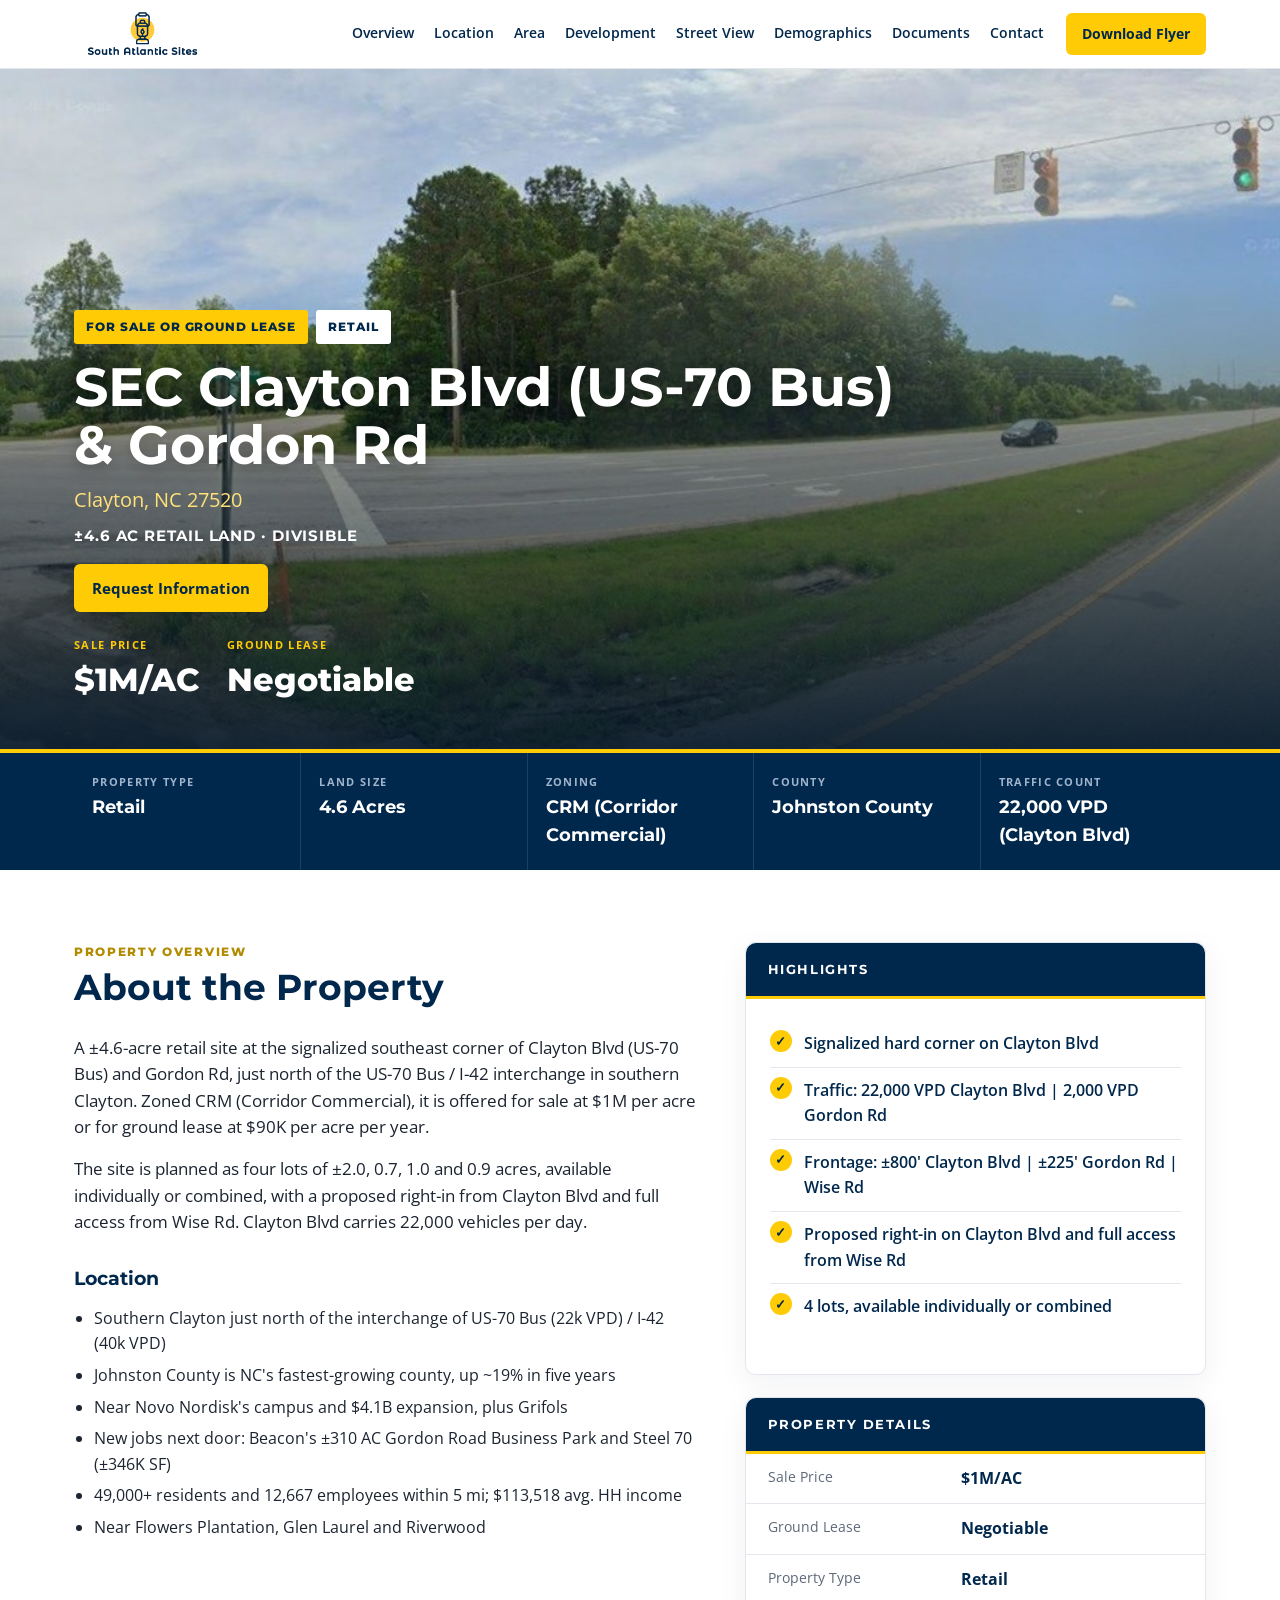
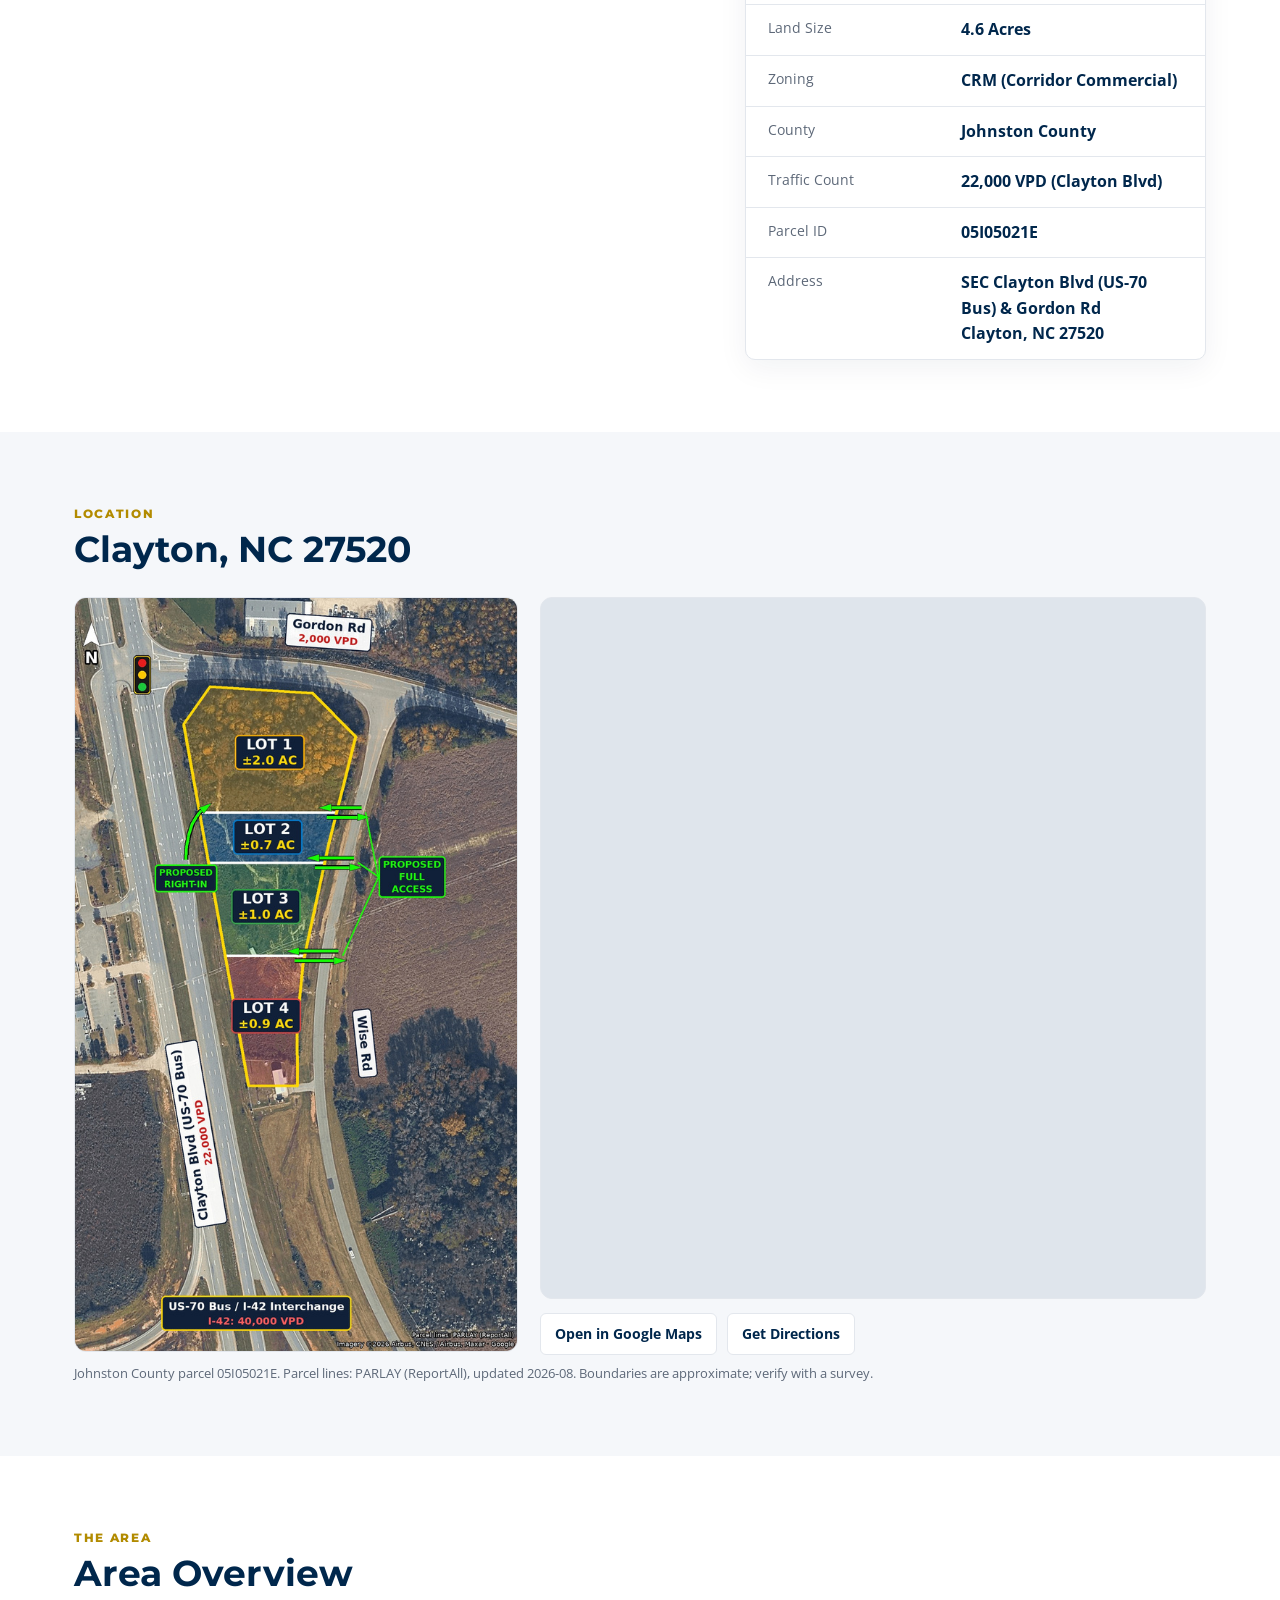
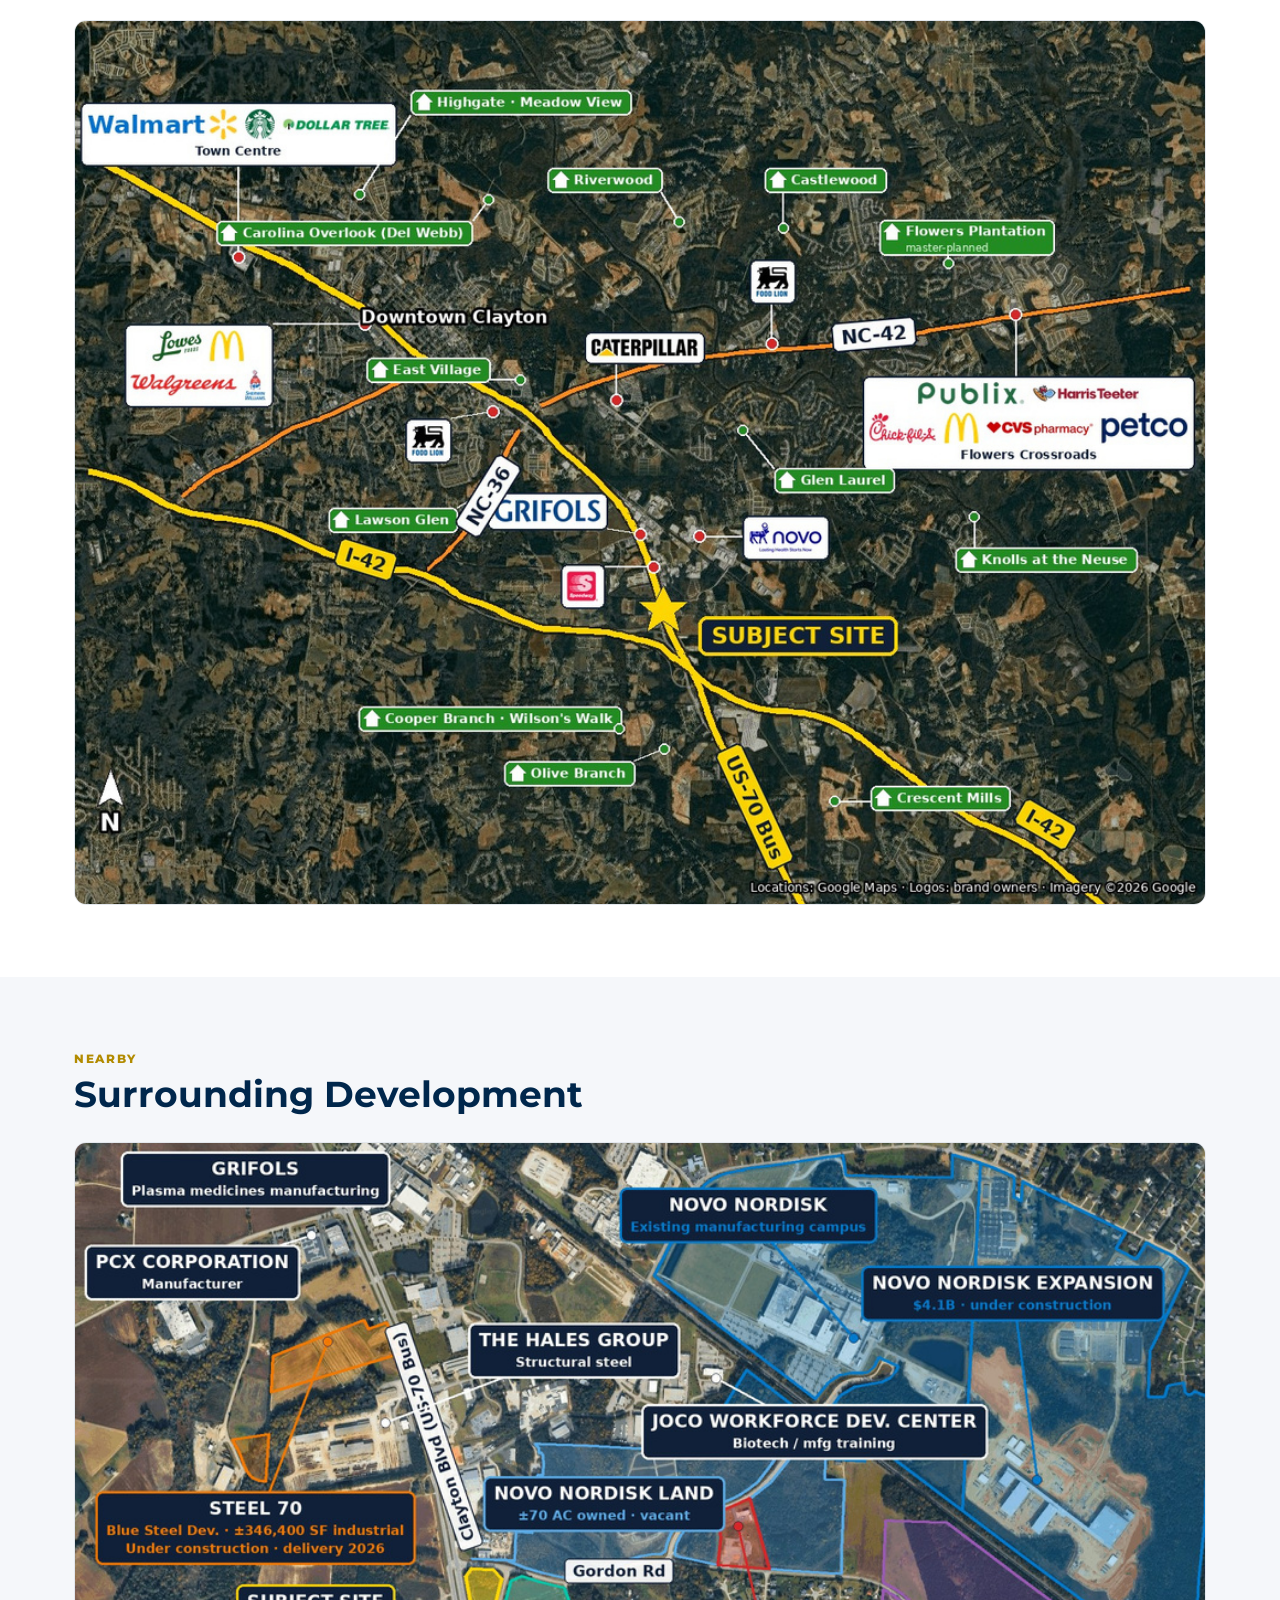
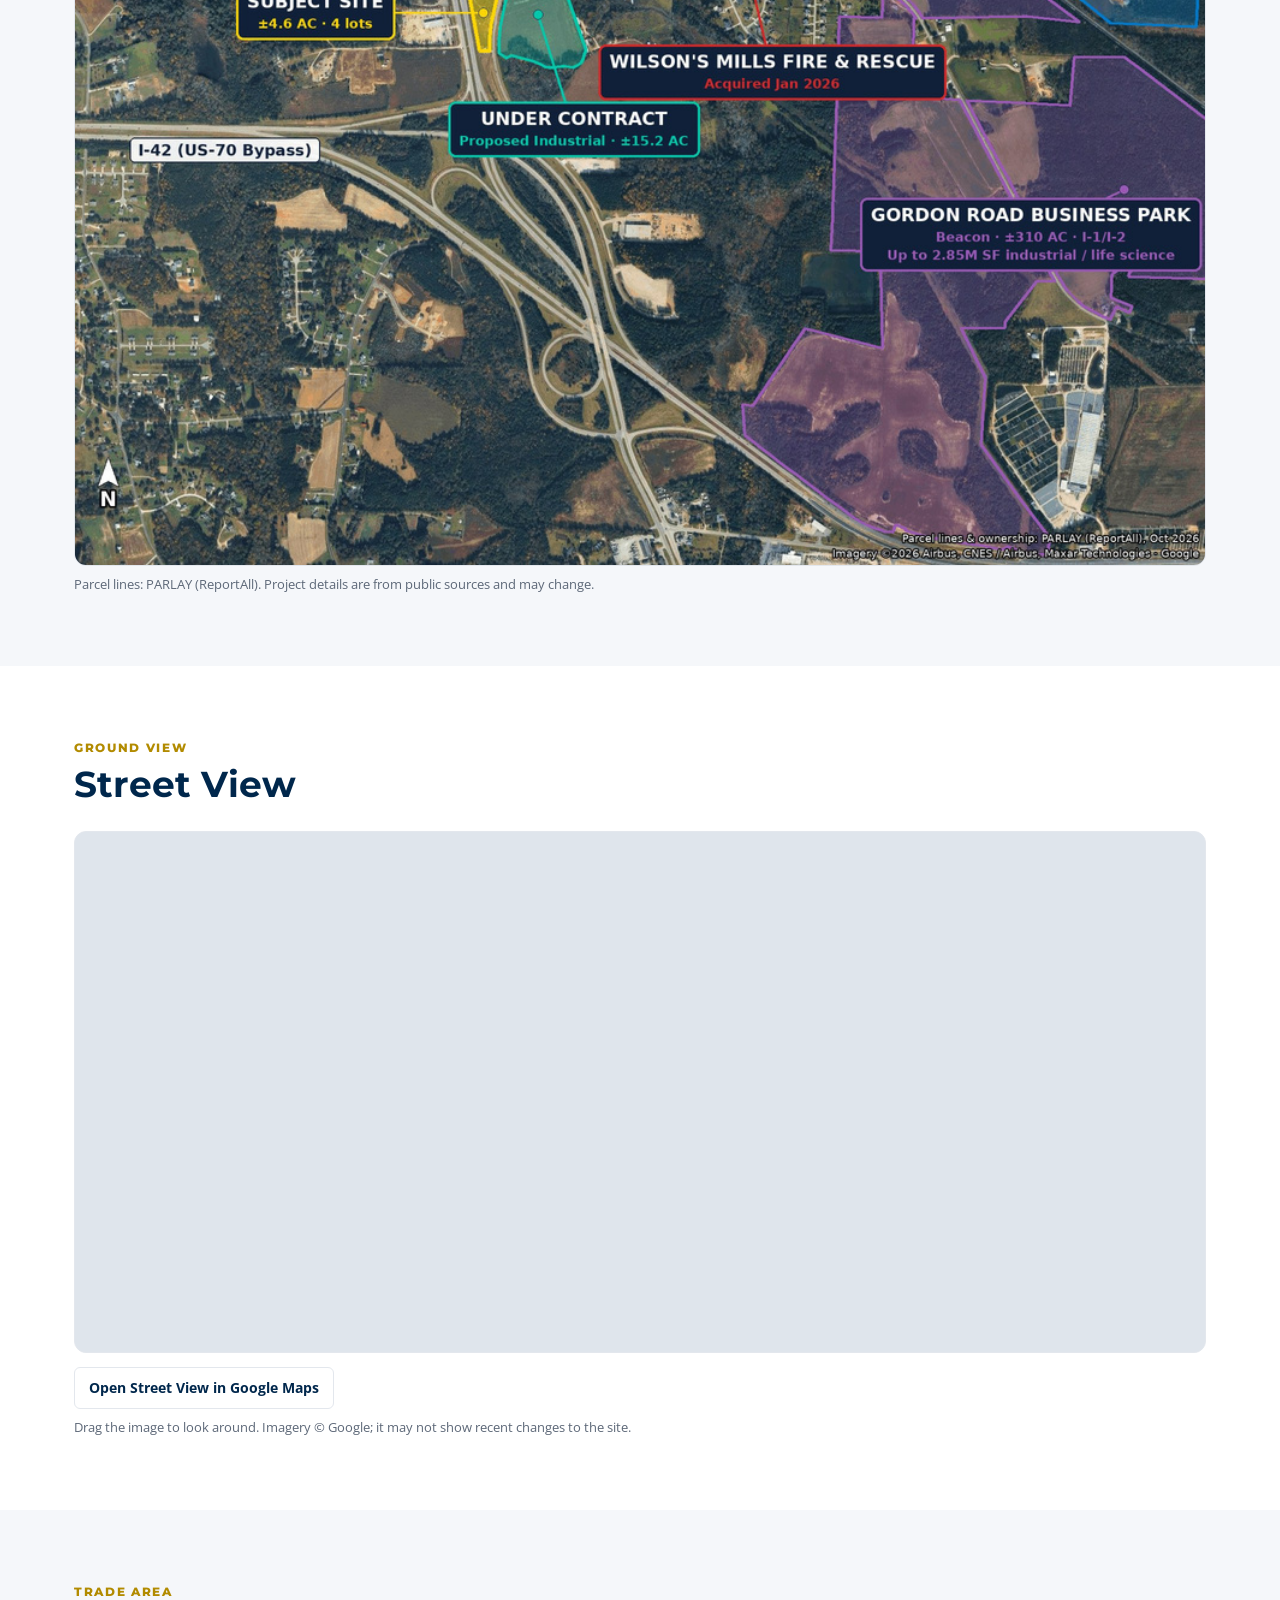
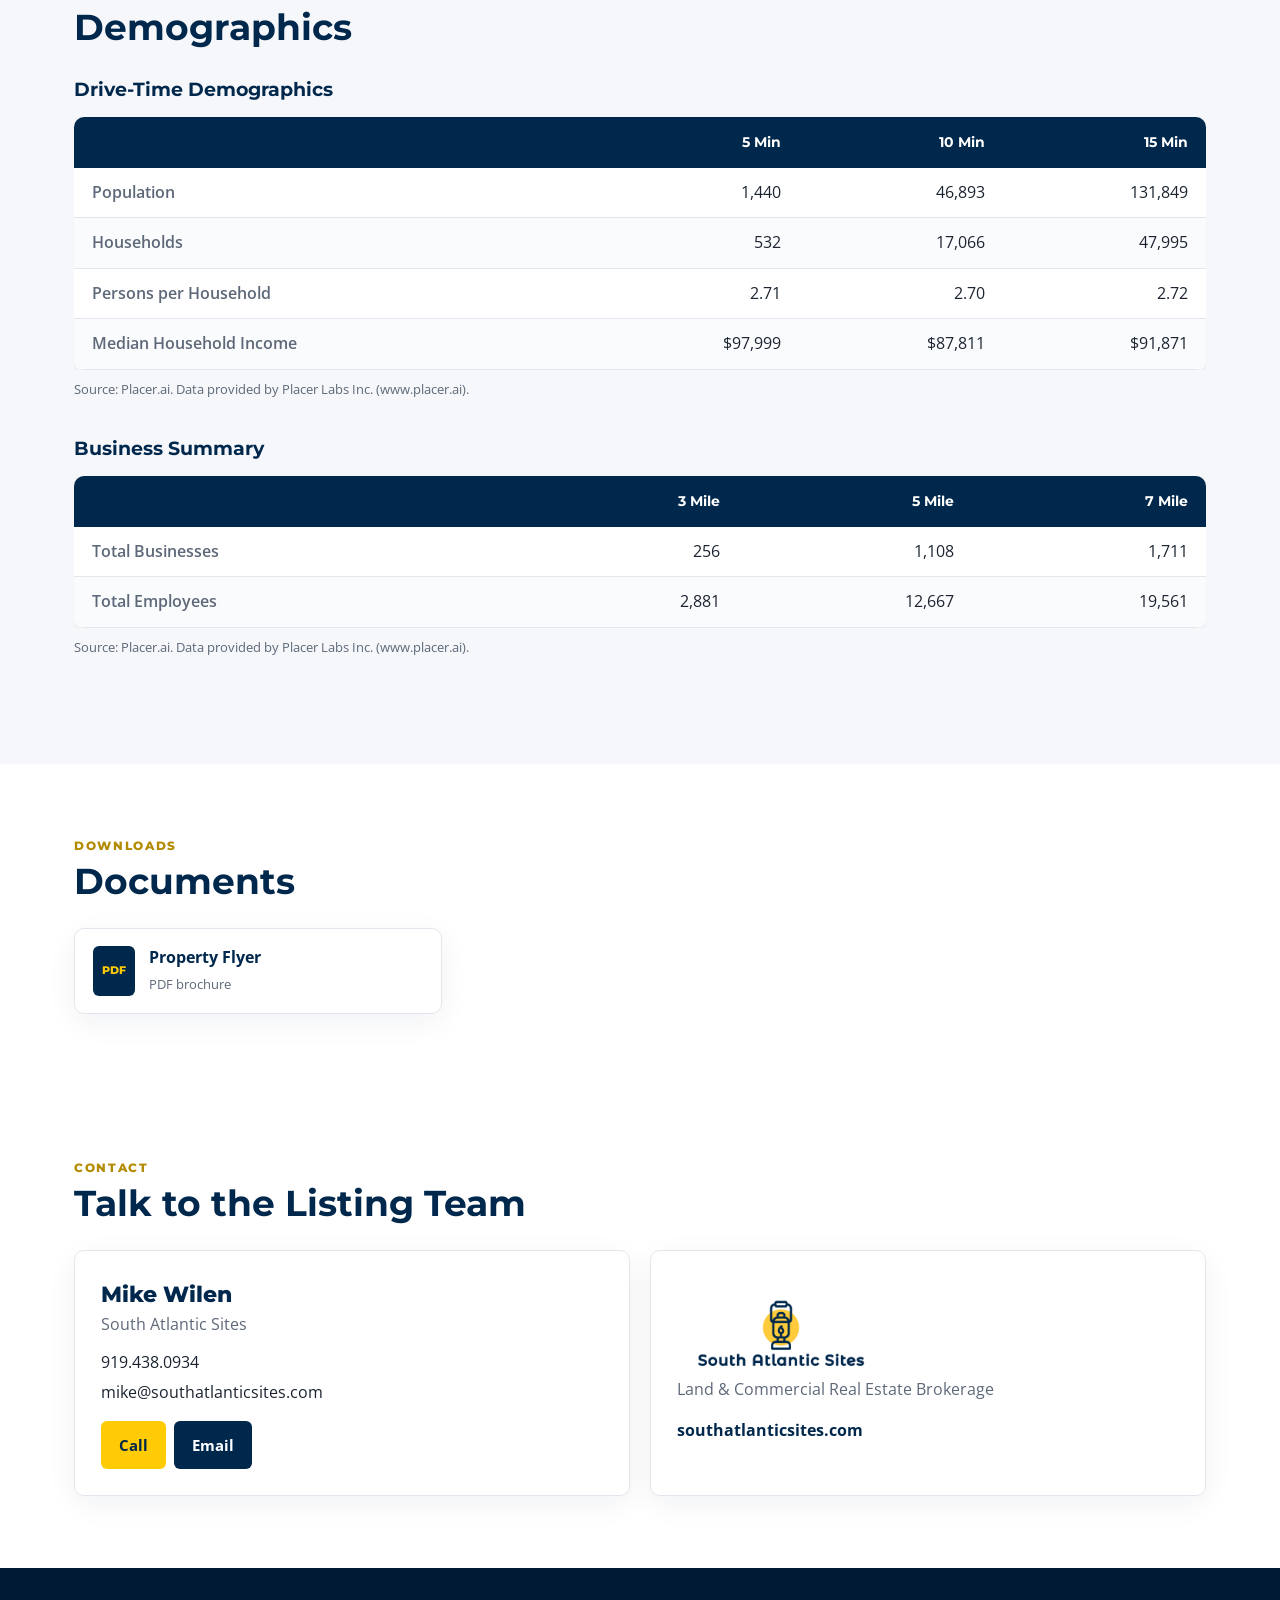
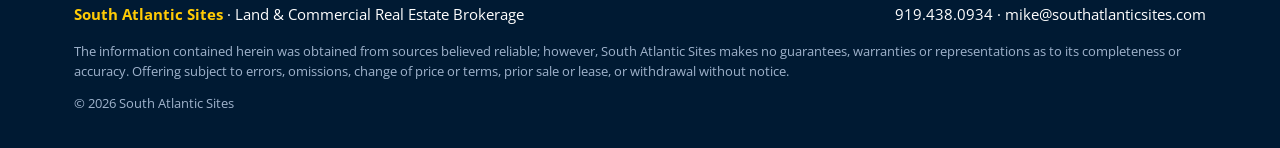
==== commit 74034a9d: "Publish listing: SEC Clayton Blvd (US-70 Bus) & Gordon Rd" ====
--- a/listings/clayton-blvd-gordon-rd-clayton/index.html
+++ b/listings/clayton-blvd-gordon-rd-clayton/index.html
@@ -6,7 +6,7 @@
 <title>SEC Clayton Blvd (US-70 Bus) &amp; Gordon Rd | For Sale or Ground Lease | South Atlantic Sites</title>
 <meta name="description" content="For Sale or Ground Lease · Retail · SEC Clayton Blvd (US-70 Bus) &amp; Gordon Rd · Clayton, NC 27520">
 
-<meta name="sas-build" content="20261110171842-q83c">
+<meta name="sas-build" content="20261111180139-f51d">
 <meta property="og:title" content="SEC Clayton Blvd (US-70 Bus) &amp; Gordon Rd">
 <meta property="og:description" content="For Sale or Ground Lease · Retail · Clayton, NC 27520">
 <meta property="og:image" content="https://www.southatlanticsites.com/listings/clayton-blvd-gordon-rd-clayton/img/photo-1.jpg">
@@ -272,7 +272,7 @@
         
       </div>
     </div>
-    <div class="prices"><div class="price"><div class="k">Sale Price</div><div class="v">$1M/AC</div></div><div class="price"><div class="k">Ground Lease</div><div class="v">$90K/AC/yr</div></div></div>
+    <div class="prices"><div class="price"><div class="k">Sale Price</div><div class="v">$1M/AC</div></div><div class="price"><div class="k">Ground Lease</div><div class="v">Negotiable</div></div></div>
   </div>
 </div>
 
@@ -288,7 +288,7 @@
     </div>
     <div>
       <div class="card"><h3>Highlights</h3><ul class="hl"><li>Signalized hard corner on Clayton Blvd</li><li>Traffic: 22,000 VPD Clayton Blvd | 2,000 VPD Gordon Rd</li><li>Frontage: ±800&#39; Clayton Blvd | ±225&#39; Gordon Rd | Wise Rd</li><li>Proposed right-in on Clayton Blvd and full access from Wise Rd</li><li>4 lots, available individually or combined</li></ul></div><div style="height:22px"></div>
-      <div class="card"><h3>Property Details</h3><table class="facts"><tr><td class="k">Sale Price</td><td class="v">$1M/AC</td></tr><tr><td class="k">Ground Lease</td><td class="v">$90K/AC/yr</td></tr><tr><td class="k">Property Type</td><td class="v">Retail</td></tr><tr><td class="k">Land Size</td><td class="v">4.6 Acres</td></tr><tr><td class="k">Zoning</td><td class="v">CRM (Corridor Commercial)</td></tr><tr><td class="k">County</td><td class="v">Johnston County</td></tr><tr><td class="k">Traffic Count</td><td class="v">22,000 VPD (Clayton Blvd)</td></tr><tr><td class="k">Parcel ID</td><td class="v">05I05021E</td></tr>
+      <div class="card"><h3>Property Details</h3><table class="facts"><tr><td class="k">Sale Price</td><td class="v">$1M/AC</td></tr><tr><td class="k">Ground Lease</td><td class="v">Negotiable</td></tr><tr><td class="k">Property Type</td><td class="v">Retail</td></tr><tr><td class="k">Land Size</td><td class="v">4.6 Acres</td></tr><tr><td class="k">Zoning</td><td class="v">CRM (Corridor Commercial)</td></tr><tr><td class="k">County</td><td class="v">Johnston County</td></tr><tr><td class="k">Traffic Count</td><td class="v">22,000 VPD (Clayton Blvd)</td></tr><tr><td class="k">Parcel ID</td><td class="v">05I05021E</td></tr>
       <tr><td class="k">Address</td><td class="v">SEC Clayton Blvd (US-70 Bus) &amp; Gordon Rd<br>Clayton, NC 27520</td></tr></table></div>
     </div>
   </div>
